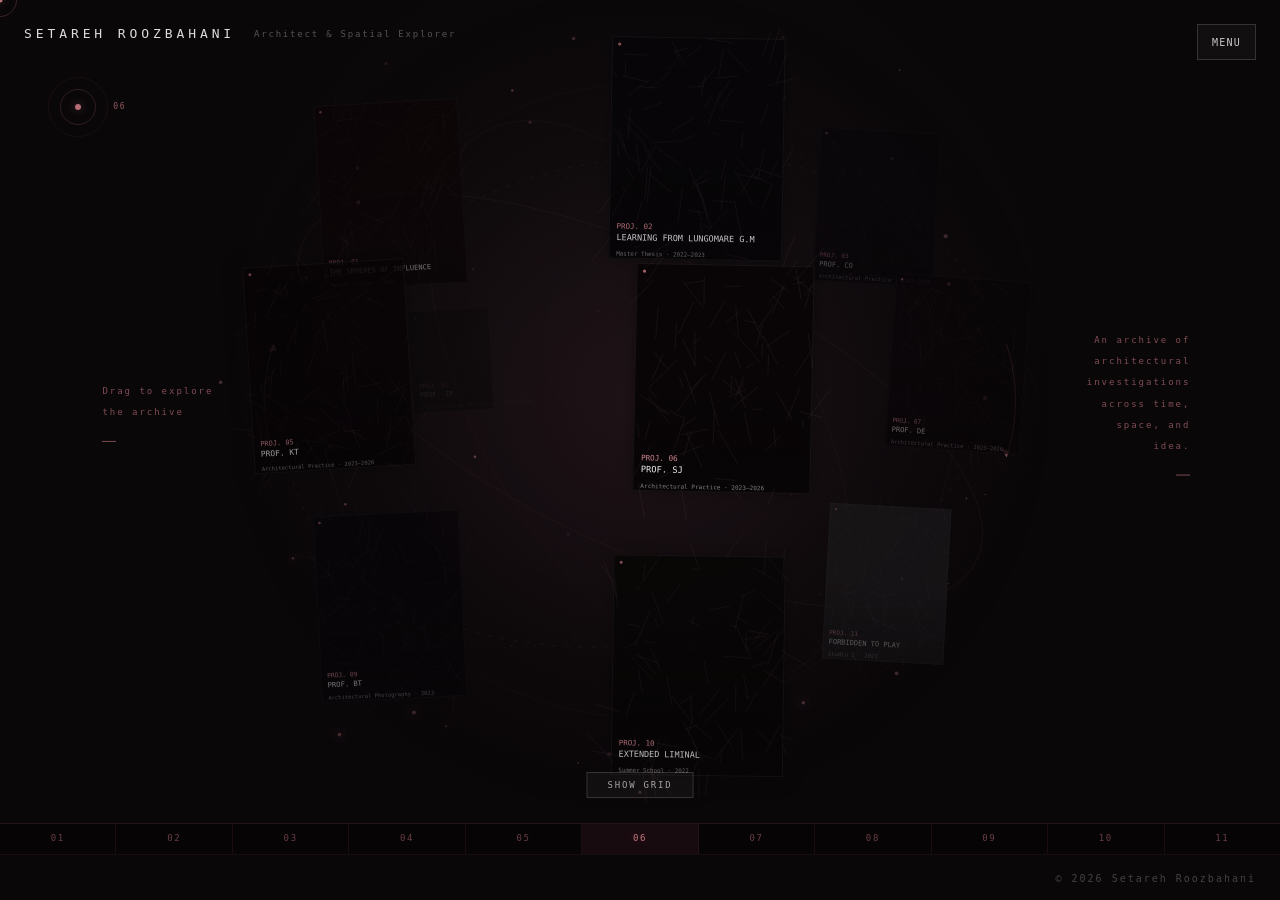
==== projects.html @ e07ac48f "modified:   projects.css modified:   projects.html modified:   projects.js" ====
<!DOCTYPE html>
<html lang="en">
<head>
  <meta charset="UTF-8">
  <meta name="viewport" content="width=device-width, initial-scale=1.0, maximum-scale=1.0, user-scalable=no">
  <meta name="theme-color" content="#0a0709">
  <title>Setareh Roozbahani — Projects</title>
  <link rel="stylesheet" href="projects.css">
</head>
<body>

<a id="name-top" href="index.html">
  Setareh Roozbahani
  <span id="name-sub">Architect &amp; Spatial Explorer</span>
</a>

<div id="controls">
  <div id="menu-wrapper">
    <button class="toggle" id="btn-menu" type="button" aria-expanded="false">MENU</button>
    <div id="menu-dropdown">
      <a href="index.html">HOME</a>
      <a href="research.html">EXPLORATIONS</a>
      <a href="about.html">ABOUT</a>
    </div>
  </div>
</div>

<button id="btn-menu-mobile" type="button" aria-expanded="false">MENU</button>
<div id="menu-dropdown-mobile">
  <a href="index.html">HOME</a>
  <a href="research.html">EXPLORATIONS</a>
  <a href="about.html">ABOUT</a>
</div>

<main id="project-field">
  <canvas id="project-canvas" aria-label="Interactive rotating sphere of projects"></canvas>

  <div id="sphere-status" aria-hidden="true">
    <span id="sphere-status-dot"></span>
    <span id="sphere-status-num">01</span>
  </div>

  <div id="sphere-instruction" class="sphere-copy">
    <span>Drag to explore</span>
    <span>the archive</span>
    <i></i>
  </div>

  <div id="archive-note" class="sphere-copy">
    <span>An archive of</span>
    <span>architectural</span>
    <span>investigations</span>
    <span>across time,</span>
    <span>space, and</span>
    <span>idea.</span>
    <i></i>
  </div>

  <div id="cur"></div>
  <div id="cur-ring"></div>

  <!-- Expanded project preview -->
  <div id="card-overlay" aria-hidden="true">
    <div id="overlay-card">
      <canvas id="overlay-canvas"></canvas>
      <div id="overlay-info">
        <div id="overlay-num"></div>
        <div id="overlay-title"></div>
        <div id="overlay-cat"></div>
        <a id="overlay-link" href="#">VIEW PROJECT →</a>
      </div>
    </div>
    <button id="overlay-close" type="button">✕ CLOSE</button>
  </div>

  <!-- Existing stable grid view -->
  <div id="grid-view" aria-hidden="true">
    <div id="grid-view-inner"></div>
    <button id="grid-close-btn" type="button">✕ BACK TO SPHERE</button>
  </div>

  <button id="show-all-btn" type="button">SHOW GRID</button>

  <!-- Existing project-number strip -->
  <nav id="nav-strip" aria-label="Project navigation"></nav>
</main>

<div id="name-bottom">
  <span id="sig-name">&copy; 2026 Setareh Roozbahani</span>
</div>

<script src="projects.js"></script>
</body>
</html>
---- projects.css ----
* {
  margin: 0;
  padding: 0;
  box-sizing: border-box;
  -webkit-tap-highlight-color: transparent;
}

:root {
  --bg: #0a0709;
  --rose: 200, 120, 130;
  --wine: 89, 44, 56;
  --white: 255, 255, 255;
}

html,
body {
  width: 100%;
  min-height: 100%;
}

body {
  background:
    radial-gradient(circle at 50% 45%, rgba(89, 44, 56, 0.13), transparent 32%),
    radial-gradient(circle at 50% 38%, rgba(255, 255, 255, 0.025), transparent 52%),
    #0a0709;
  min-height: 100vh;
  overflow: hidden;
  color: rgba(var(--white), 0.8);
  font-family: monospace;
}

body::before {
  content: '';
  position: fixed;
  inset: 0;
  pointer-events: none;
  z-index: 2;
  opacity: 0.34;
  background-image:
    linear-gradient(rgba(255,255,255,0.012) 1px, transparent 1px),
    linear-gradient(90deg, rgba(255,255,255,0.008) 1px, transparent 1px);
  background-size: 4px 4px;
  mix-blend-mode: soft-light;
}

button,
a {
  font: inherit;
}

/* ── Identity ───────────────────────────────────────────────────────────── */
#name-top {
  position: fixed;
  top: 1.5rem;
  left: 1.5rem;
  z-index: 60;
  color: rgba(var(--white), 0.86);
  font-size: 13px;
  letter-spacing: 0.3em;
  line-height: 1.6;
  text-transform: uppercase;
  text-decoration: none;
  transition: color 0.2s;
}

#name-top:hover {
  color: rgba(var(--white), 1);
}

#name-sub {
  margin-left: 0.8em;
  color: rgba(var(--white), 0.3);
  font-size: 9px;
  letter-spacing: 0.2em;
  text-transform: none;
  vertical-align: middle;
}

#name-bottom {
  position: fixed;
  right: 1.5rem;
  bottom: 1rem;
  z-index: 60;
  text-align: right;
  pointer-events: none;
}

#sig-name {
  display: block;
  color: rgba(var(--white), 0.24);
  font-size: 10px;
  letter-spacing: 0.2em;
}

/* ── Menu ───────────────────────────────────────────────────────────────── */
#controls {
  position: fixed;
  top: 1.5rem;
  right: 1.5rem;
  z-index: 70;
  display: flex;
  flex-direction: column;
  align-items: flex-end;
}

.toggle,
#btn-menu-mobile {
  min-width: 44px;
  min-height: 36px;
  padding: 6px 14px;
  border: 0.5px solid rgba(var(--white), 0.15);
  background: rgba(var(--white), 0.035);
  color: rgba(var(--white), 0.78);
  font-family: monospace;
  font-size: 10px;
  letter-spacing: 0.12em;
  cursor: pointer;
  transition: background 0.18s, color 0.18s, border-color 0.18s;
}

.toggle:hover,
#btn-menu-mobile:hover {
  border-color: rgba(var(--white), 0.28);
  background: rgba(var(--white), 0.07);
  color: rgba(var(--white), 0.95);
}

.toggle.active,
#btn-menu-mobile.active {
  border-color: rgba(var(--wine), 0.9);
  color: rgba(var(--rose), 0.95);
}

#menu-wrapper {
  position: relative;
  display: flex;
  flex-direction: column;
  align-items: flex-end;
}

#menu-dropdown {
  position: absolute;
  top: calc(100% + 6px);
  right: 0;
  z-index: 80;
  display: flex;
  min-width: 100%;
  flex-direction: column;
  opacity: 0;
  pointer-events: none;
  transition: opacity 0.2s;
}

#menu-dropdown.open {
  opacity: 1;
  pointer-events: all;
}

#menu-dropdown a,
#menu-dropdown-mobile a {
  display: block;
  padding: 8px 14px;
  border: 0.5px solid rgba(var(--white), 0.15);
  border-top: 0;
  background: rgba(10, 7, 9, 0.92);
  color: rgba(var(--white), 0.58);
  font-size: 10px;
  letter-spacing: 0.15em;
  text-align: right;
  text-decoration: none;
  white-space: nowrap;
  transition: color 0.15s, background 0.15s;
}

#menu-dropdown a:first-child,
#menu-dropdown-mobile a:first-child {
  border-top: 0.5px solid rgba(var(--wine), 0.8);
}

#menu-dropdown a:hover,
#menu-dropdown-mobile a:hover {
  background: rgba(var(--white), 0.075);
  color: rgba(var(--white), 0.86);
}

#btn-menu-mobile,
#menu-dropdown-mobile {
  display: none;
}

/* ── Sphere field ───────────────────────────────────────────────────────── */
#project-field {
  position: fixed;
  inset: 0;
  overflow: hidden;
  cursor: none;
}

#project-canvas {
  position: absolute;
  inset: 0;
  z-index: 5;
  display: block;
  width: 100%;
  height: 100%;
  touch-action: none;
}

.sphere-copy {
  position: absolute;
  z-index: 15;
  display: flex;
  flex-direction: column;
  gap: 0.65rem;
  color: rgba(var(--rose), 0.62);
  font-size: 9px;
  letter-spacing: 0.22em;
  line-height: 1.2;
  pointer-events: none;
}

.sphere-copy i {
  display: block;
  width: 14px;
  height: 1px;
  margin-top: 0.8rem;
  background: rgba(var(--rose), 0.6);
}

#sphere-instruction {
  top: 46%;
  left: clamp(2rem, 8vw, 9rem);
  transform: translateY(-50%);
}

#archive-note {
  top: 45%;
  right: clamp(2rem, 7vw, 8rem);
  align-items: flex-end;
  transform: translateY(-50%);
  text-align: right;
}

#sphere-status {
  position: absolute;
  top: 6.4rem;
  left: 4.7rem;
  z-index: 15;
  display: flex;
  align-items: center;
  gap: 2rem;
  color: rgba(var(--rose), 0.72);
  font-size: 8px;
  letter-spacing: 0.22em;
  pointer-events: none;
}

#sphere-status-dot {
  position: relative;
  display: block;
  width: 6px;
  height: 6px;
  border-radius: 50%;
  background: rgba(var(--rose), 0.9);
  box-shadow: 0 0 10px rgba(var(--rose), 0.45);
}

#sphere-status-dot::before,
#sphere-status-dot::after {
  content: '';
  position: absolute;
  top: 50%;
  left: 50%;
  border: 0.5px solid rgba(var(--rose), 0.2);
  border-radius: 50%;
  transform: translate(-50%, -50%);
}

#sphere-status-dot::before {
  width: 34px;
  height: 34px;
}

#sphere-status-dot::after {
  width: 58px;
  height: 58px;
  border-color: rgba(var(--rose), 0.08);
}

/* ── Custom cursor ──────────────────────────────────────────────────────── */
#cur,
#cur-ring {
  position: absolute;
  z-index: 32;
  border-radius: 50%;
  pointer-events: none;
  transform: translate(-50%, -50%);
}

#cur {
  width: 5px;
  height: 5px;
  background: rgba(var(--rose), 0.95);
  box-shadow: 0 0 9px rgba(var(--rose), 0.5);
}

#cur-ring {
  width: 34px;
  height: 34px;
  border: 0.5px solid rgba(var(--rose), 0.24);
  transition: width 0.18s, height 0.18s, border-color 0.18s;
}

#cur-ring.hovered {
  width: 58px;
  height: 58px;
  border-color: rgba(var(--rose), 0.58);
}

#cur-ring.dragging {
  width: 72px;
  height: 72px;
  border-color: rgba(var(--rose), 0.82);
}

/* ── Project preview overlay ────────────────────────────────────────────── */
#card-overlay {
  position: absolute;
  inset: 0;
  z-index: 50;
  display: flex;
  flex-direction: column;
  align-items: center;
  justify-content: center;
  background: rgba(10, 7, 9, 0.9);
  backdrop-filter: blur(12px);
  opacity: 0;
  pointer-events: none;
  transition: opacity 0.3s;
}

#card-overlay.visible {
  opacity: 1;
  pointer-events: all;
}

#overlay-card {
  display: flex;
  width: min(720px, calc(100vw - 3rem));
  max-width: 720px;
  align-items: flex-start;
  gap: 2rem;
}

#overlay-canvas {
  display: block;
  flex-shrink: 0;
  box-shadow: 0 18px 70px rgba(0, 0, 0, 0.34);
}

#overlay-info {
  display: flex;
  flex-direction: column;
  gap: 0.75rem;
  padding-top: 0.5rem;
}

#overlay-num {
  color: rgba(var(--rose), 0.75);
  font-size: 9px;
  letter-spacing: 0.25em;
}

#overlay-title {
  color: rgba(var(--white), 0.9);
  font-size: 14px;
  letter-spacing: 0.1em;
  line-height: 1.5;
  text-transform: uppercase;
}

#overlay-cat {
  color: rgba(var(--white), 0.34);
  font-size: 10px;
  letter-spacing: 0.12em;
}

#overlay-link {
  display: inline-block;
  margin-top: 0.5rem;
  padding: 7px 14px;
  border: 0.5px solid rgba(var(--rose), 0.42);
  color: rgba(var(--rose), 0.95);
  font-size: 10px;
  letter-spacing: 0.2em;
  text-decoration: none;
  transition: background 0.15s;
}

#overlay-link:hover {
  background: rgba(var(--wine), 0.3);
}

#overlay-close {
  margin-top: 2rem;
  border: 0;
  background: transparent;
  color: rgba(var(--white), 0.34);
  font-family: monospace;
  font-size: 9px;
  letter-spacing: 0.25em;
  cursor: pointer;
  transition: color 0.15s;
}

#overlay-close:hover {
  color: rgba(var(--white), 0.8);
}

/* ── Grid view: retained from the existing design ──────────────────────── */
#grid-view {
  position: absolute;
  inset: 0;
  z-index: 48;
  display: flex;
  flex-direction: column;
  align-items: center;
  justify-content: flex-start;
  padding: 6rem 1.5rem 4rem;
  overflow-y: auto;
  background: rgba(10, 7, 9, 0.98);
  opacity: 0;
  pointer-events: none;
  transition: opacity 0.35s;
}

#grid-view.visible {
  opacity: 1;
  pointer-events: all;
}

#grid-view-inner {
  display: grid;
  width: 100%;
  max-width: 960px;
  grid-template-columns: repeat(4, 1fr);
  gap: 1px;
  background: rgba(var(--wine), 0.2);
}

.grid-cell {
  position: relative;
  overflow: hidden;
  aspect-ratio: 0.85;
  background: #0a0709;
  cursor: pointer;
}

.grid-cell-img {
  position: absolute;
  inset: 0;
  background-position: center;
  background-size: cover;
  filter: saturate(0.8) brightness(0.8);
  opacity: 0.8;
  transition: opacity 0.3s, filter 0.3s, transform 0.6s;
}

.grid-cell:hover .grid-cell-img {
  filter: saturate(0.95) brightness(0.95);
  opacity: 0.98;
  transform: scale(1.025);
}

.grid-cell-info {
  position: absolute;
  right: 0;
  bottom: 0;
  left: 0;
  z-index: 2;
  padding: 8px 10px;
  background: linear-gradient(transparent, rgba(10, 7, 9, 0.82));
}

.grid-cell-num,
.grid-cell-title,
.grid-cell-cat {
  display: block;
}

.grid-cell-num {
  color: rgba(var(--rose), 0.82);
  font-size: 8px;
  letter-spacing: 0.2em;
}

.grid-cell-title {
  margin-top: 2px;
  color: rgba(var(--white), 0.82);
  font-size: 9px;
  letter-spacing: 0.08em;
  line-height: 1.3;
  text-transform: uppercase;
}

.grid-cell-cat {
  margin-top: 2px;
  color: rgba(var(--white), 0.32);
  font-size: 7px;
  letter-spacing: 0.1em;
}

.grid-cell::before {
  content: '';
  position: absolute;
  top: 8px;
  left: 8px;
  z-index: 3;
  width: 4px;
  height: 4px;
  border-radius: 50%;
  background: rgba(var(--rose), 0.55);
}

#grid-close-btn {
  margin-top: 1.5rem;
  flex-shrink: 0;
  padding: 7px 20px;
  border: 0.5px solid rgba(var(--white), 0.15);
  background: transparent;
  color: rgba(var(--white), 0.34);
  font-family: monospace;
  font-size: 9px;
  letter-spacing: 0.25em;
  cursor: pointer;
  transition: color 0.15s, border-color 0.15s;
}

#grid-close-btn:hover {
  border-color: rgba(var(--white), 0.36);
  color: rgba(var(--white), 0.76);
}

/* ── Grid button ────────────────────────────────────────────────────────── */
#show-all-btn {
  position: absolute;
  bottom: 6.4rem;
  left: 50%;
  z-index: 25;
  padding: 7px 20px;
  transform: translateX(-50%);
  border: 0.5px solid rgba(var(--white), 0.15);
  background: rgba(var(--white), 0.035);
  color: rgba(var(--white), 0.62);
  font-family: monospace;
  font-size: 9px;
  letter-spacing: 0.2em;
  white-space: nowrap;
  cursor: pointer;
  transition: background 0.15s, color 0.15s, border-color 0.15s;
}

#show-all-btn:hover {
  background: rgba(var(--white), 0.075);
  color: rgba(var(--white), 0.86);
}

#show-all-btn.active {
  border-color: rgba(var(--wine), 0.85);
  color: rgba(var(--rose), 0.95);
}

/* ── Existing bottom number strip ───────────────────────────────────────── */
#nav-strip {
  position: absolute;
  right: 0;
  bottom: 2.8rem;
  left: 0;
  z-index: 30;
  display: flex;
  border-top: 0.5px solid rgba(var(--wine), 0.35);
  border-bottom: 0.5px solid rgba(var(--wine), 0.22);
  background: rgba(8, 5, 7, 0.92);
}

.nav-item {
  flex: 1;
  padding: 10px 3px 11px;
  border-right: 0.5px solid rgba(var(--wine), 0.22);
  text-align: center;
  text-decoration: none;
  cursor: pointer;
  transition: background 0.15s;
}

.nav-item:last-child {
  border-right: 0;
}

.nav-item:hover,
.nav-item.active {
  background: rgba(var(--wine), 0.2);
}

.nav-num {
  display: block;
  color: rgba(var(--rose), 0.5);
  font-size: 9px;
  letter-spacing: 0.18em;
  line-height: 1;
  transition: color 0.18s, text-shadow 0.18s;
}

.nav-item:hover .nav-num,
.nav-item.active .nav-num {
  color: rgba(var(--rose), 1);
  text-shadow: 0 0 10px rgba(var(--rose), 0.26);
}

/* ── Mobile ─────────────────────────────────────────────────────────────── */
@media (max-width: 700px) {
  #name-top {
    top: 1rem;
    left: 1rem;
    max-width: calc(100vw - 7rem);
    font-size: 11px;
  }

  #name-sub {
    display: block;
    margin-top: 4px;
    margin-left: 0;
    font-size: 8px;
    letter-spacing: 0.1em;
  }

  #name-bottom {
    right: 1rem;
    bottom: 0.8rem;
  }

  #sig-name {
    font-size: 8px;
  }

  #menu-wrapper {
    display: none;
  }

  #btn-menu-mobile {
    position: fixed;
    top: 1rem;
    right: 1rem;
    z-index: 70;
    display: block;
    min-height: 0;
    padding: 4px 10px;
  }

  #menu-dropdown-mobile {
    position: fixed;
    top: 3.7rem;
    right: 1rem;
    z-index: 80;
    display: flex;
    min-width: 145px;
    flex-direction: column;
    opacity: 0;
    pointer-events: none;
    transition: opacity 0.2s;
  }

  #menu-dropdown-mobile.open {
    opacity: 1;
    pointer-events: all;
  }

  #menu-dropdown-mobile a {
    text-align: right;
  }

  .sphere-copy {
    display: none;
  }

  #sphere-status {
    top: 6rem;
    left: 2rem;
    gap: 1.5rem;
  }

  #sphere-status-dot::after {
    display: none;
  }

  #show-all-btn {
    bottom: 7rem;
    padding: 7px 14px;
    font-size: 8px;
  }

  #nav-strip {
    bottom: 2.45rem;
    overflow-x: auto;
    scrollbar-width: none;
  }

  #nav-strip::-webkit-scrollbar {
    display: none;
  }

  .nav-item {
    min-width: 48px;
    padding: 10px 3px 12px;
  }

  .nav-num {
    font-size: 9px;
  }

  #overlay-card {
    width: min(90vw, 340px);
    flex-direction: column;
    align-items: center;
    gap: 1rem;
  }

  #overlay-canvas {
    max-width: 74vw;
    height: auto !important;
  }

  #overlay-info {
    width: 100%;
    align-items: center;
    padding-top: 0;
    text-align: center;
  }

  #grid-view {
    padding: 5rem 1rem 4rem;
  }

  #grid-view-inner {
    grid-template-columns: repeat(2, 1fr);
  }
}

@media (min-width: 701px) and (max-width: 1100px) {
  #grid-view-inner {
    grid-template-columns: repeat(3, 1fr);
  }

  #sphere-instruction {
    left: 2.2rem;
  }

  #archive-note {
    right: 2.2rem;
  }
}

@media (prefers-reduced-motion: reduce) {
  *,
  *::before,
  *::after {
    scroll-behavior: auto !important;
  }
}
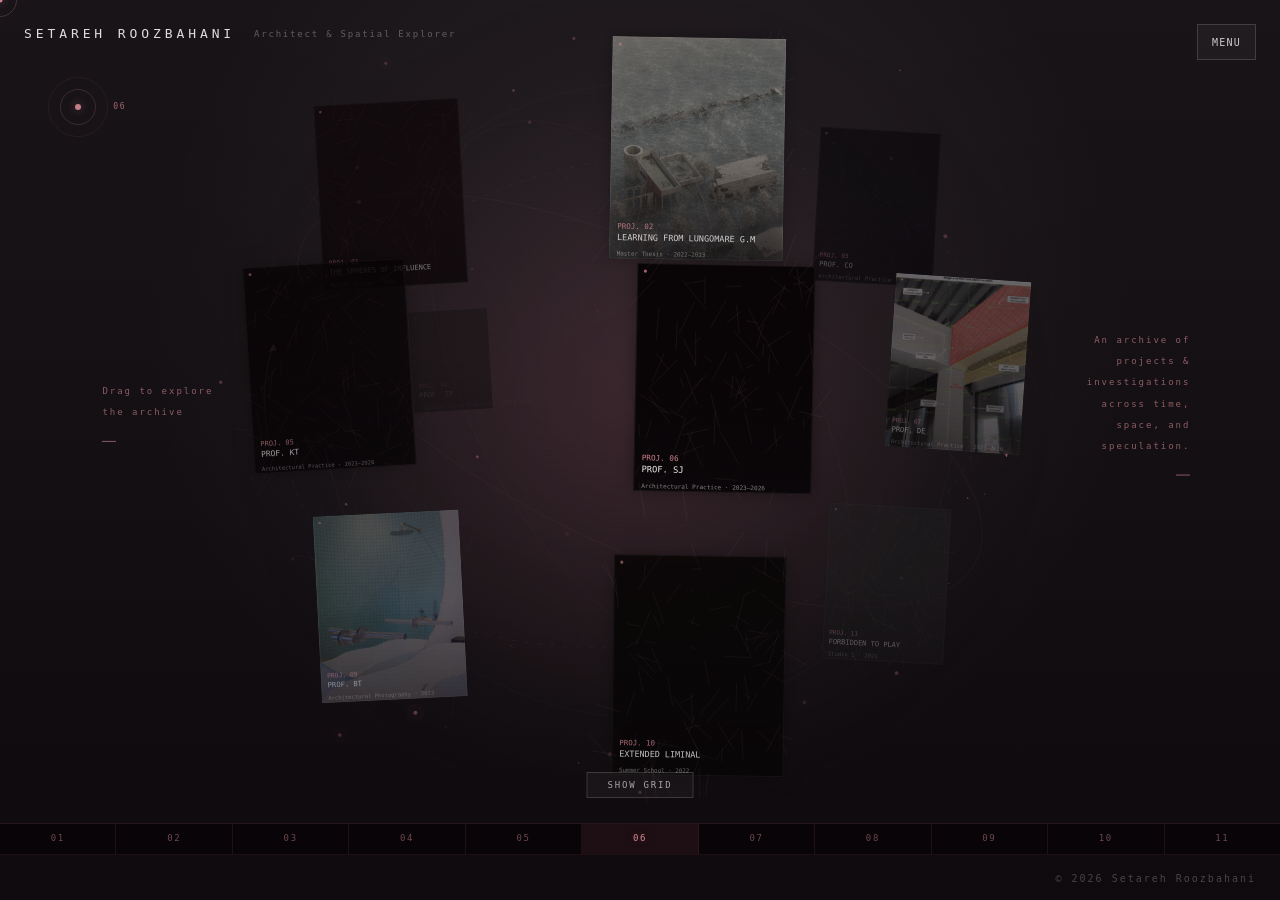
==== commit 3002dc87: "new file:   images/explore/12-01.jpeg new file:   images/explore/12-02.jpeg new file:   images/explo" ====
--- a/projects.html
+++ b/projects.html
@@ -48,11 +48,11 @@
 
   <div id="archive-note" class="sphere-copy">
     <span>An archive of</span>
-    <span>architectural</span>
+    <span>projects &</span>
     <span>investigations</span>
     <span>across time,</span>
     <span>space, and</span>
-    <span>idea.</span>
+    <span>speculation.</span>
     <i></i>
   </div>
 
--- a/projects.css
+++ b/projects.css
@@ -6,9 +6,11 @@
 }
 
 :root {
-  --bg: #0a0709;
-  --rose: 200, 120, 130;
-  --wine: 89, 44, 56;
+  --bg: #151014;
+  --panel-bg: 18, 13, 17;
+
+  --rose: 216, 138, 150;
+  --wine: 112, 58, 73;
   --white: 255, 255, 255;
 }
 
@@ -20,12 +22,26 @@
 
 body {
   background:
-    radial-gradient(circle at 50% 45%, rgba(89, 44, 56, 0.13), transparent 32%),
-    radial-gradient(circle at 50% 38%, rgba(255, 255, 255, 0.025), transparent 52%),
-    #0a0709;
+    radial-gradient(
+      circle at 50% 45%,
+      rgba(125, 66, 82, 0.24),
+      transparent 38%
+    ),
+    radial-gradient(
+      circle at 50% 36%,
+      rgba(255, 255, 255, 0.065),
+      transparent 58%
+    ),
+    linear-gradient(
+      180deg,
+      #191418 0%,
+      #120e11 62%,
+      #0e0a0d 100%
+    );
+
   min-height: 100vh;
   overflow: hidden;
-  color: rgba(var(--white), 0.8);
+  color: rgba(var(--white), 0.88);
   font-family: monospace;
 }
 
@@ -35,10 +51,10 @@
   inset: 0;
   pointer-events: none;
   z-index: 2;
-  opacity: 0.34;
+  opacity: 0.46;
   background-image:
-    linear-gradient(rgba(255,255,255,0.012) 1px, transparent 1px),
-    linear-gradient(90deg, rgba(255,255,255,0.008) 1px, transparent 1px);
+    linear-gradient(rgba(255,255,255,0.02) 1px, transparent 1px),
+    linear-gradient(90deg, rgba(255,255,255,0.014) 1px, transparent 1px);
   background-size: 4px 4px;
   mix-blend-mode: soft-light;
 }
